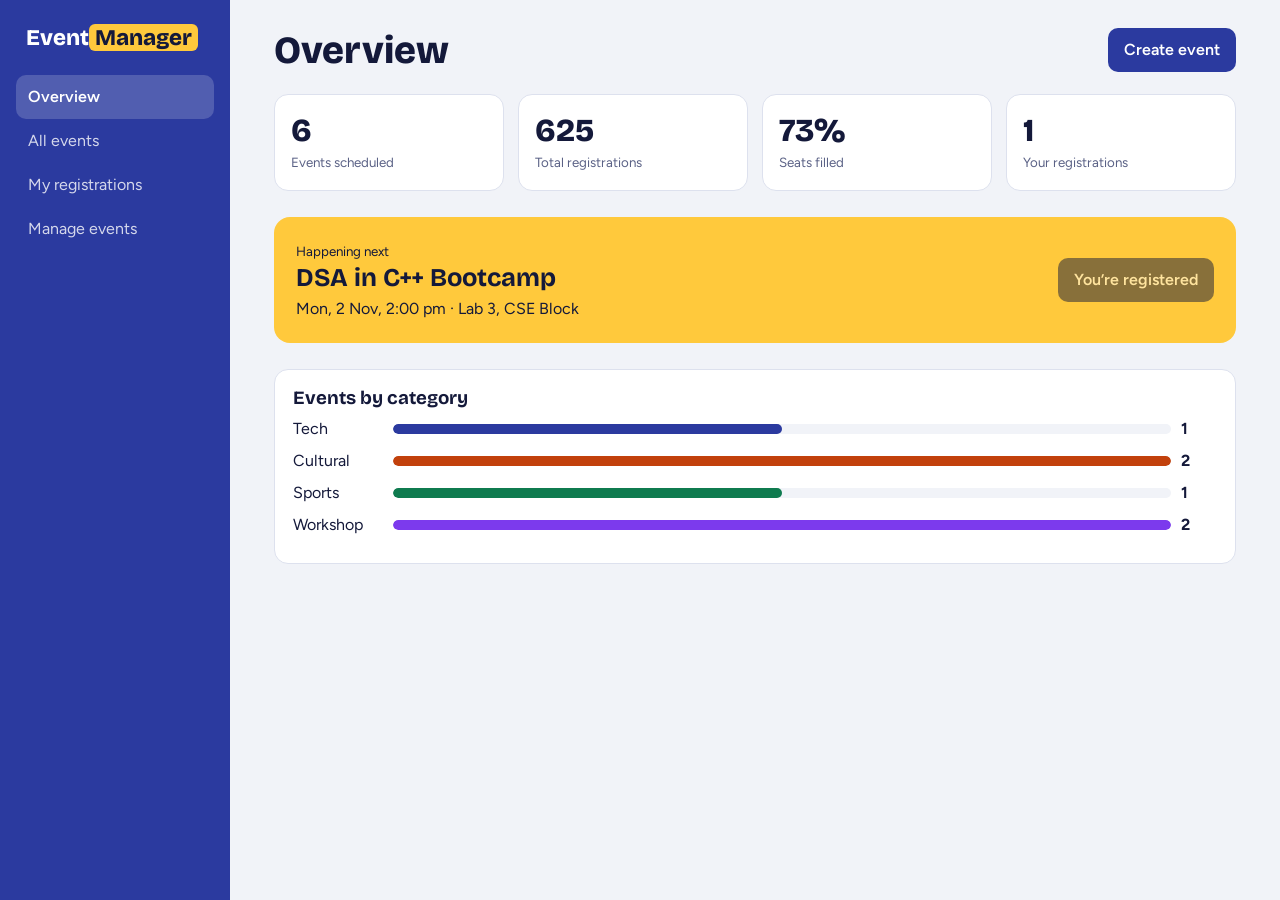
==== index.html @ 14bf07fe "1st commit" ====
<!DOCTYPE html>
<html lang="en">
<head>
<meta charset="utf-8">
<meta name="viewport" content="width=device-width, initial-scale=1, viewport-fit=cover">
<title>Campus Events Manager</title>
<link href="https://fonts.googleapis.com/css2?family=Bricolage+Grotesque:wght@500;700;800&family=Figtree:wght@400;500;600&display=swap" rel="stylesheet">
<link rel="stylesheet" href="/style.css">
</head>
<body>
<div class="app">
  <aside>
    <div class="logo">Event<span>Manager</span></div>
    <nav id="nav" aria-label="Main">
      <button data-v="dash">Overview</button>
      <button data-v="events">All events</button>
      <button data-v="mine">My registrations</button>
      <button data-v="manage">Manage events</button>
    </nav>
    <div class="spacer"></div>
  </aside>
  <main id="view"></main>
</div>

<dialog id="dlg">
  <h2 id="dlgTitle">Create event</h2>
  <form id="form">
    <label>Event name<input name="title" required maxlength="70"></label>
    <div class="two">
      <label>Category<select name="cat"><option value="tech">Tech</option><option value="cult">Cultural</option><option value="sport">Sports</option><option value="work">Workshop</option></select></label>
      <label>Seats<input name="cap" type="number" min="1" max="2000" value="100" required></label>
    </div>
    <div class="two">
      <label>Date<input name="date" type="date" required></label>
      <label>Start time<input name="time" type="time" value="10:00" required></label>
    </div>
    <label>Venue<input name="venue" required maxlength="60"></label>
    <label>Description<textarea name="desc" rows="3" maxlength="240"></textarea></label>
    <div class="actions">
      <button type="button" class="btn alt" id="cancel">Cancel</button>
      <button class="btn" type="submit">Save event</button>
    </div>
  </form>
</dialog>
<div id="toast" role="status" aria-live="polite"></div>

<script src="/script.js"></script>
</body>
</html>
---- style.css ----
:root{--bg:#f1f3f8;--surface:#fff;--ink:#14193a;--muted:#5b6286;--line:#dde1ee;--brand:#2b3a9f;--brand-ink:#fff;--accent:#ffc93c;--ok:#0f7b4f;--bad:#b3261e;
--c-tech:#2b3a9f;--c-cult:#c2410c;--c-sport:#0f7b4f;--c-work:#7c3aed;
box-sizing:border-box;padding-top:env(safe-area-inset-top,0px);padding-bottom:env(safe-area-inset-bottom,0px);color-scheme:light}
@media(prefers-color-scheme:dark){:root:not([data-theme="light"]){--bg:#0e1124;--surface:#171b36;--ink:#eef0fb;--muted:#9ba2c8;--line:#2a2f55;--brand:#8fa0ff;--brand-ink:#0e1124;--ok:#4ade9c;--bad:#ff8a80;--c-tech:#8fa0ff;--c-cult:#fb923c;--c-sport:#4ade9c;--c-work:#c4a1ff;color-scheme:dark}}
:root[data-theme="dark"]{--bg:#0e1124;--surface:#171b36;--ink:#eef0fb;--muted:#9ba2c8;--line:#2a2f55;--brand:#8fa0ff;--brand-ink:#0e1124;--ok:#4ade9c;--bad:#ff8a80;--c-tech:#8fa0ff;--c-cult:#fb923c;--c-sport:#4ade9c;--c-work:#c4a1ff;color-scheme:dark}
*,*::before,*::after{box-sizing:border-box}
html{scroll-padding-top:env(safe-area-inset-top,0px)}
body{margin:0;background:var(--bg);color:var(--ink);font:16px/1.5 Figtree,system-ui,sans-serif}
h1,h2,h3{font-family:'Bricolage Grotesque',Figtree,sans-serif;margin:0;line-height:1.15}
button,input,select,textarea{font:inherit;color:inherit}
:focus-visible{outline:3px solid var(--accent);outline-offset:2px}
.app{display:grid;grid-template-columns:230px 1fr;min-height:100vh}
aside{background:var(--brand);color:var(--brand-ink);padding:24px 16px;position:sticky;top:0;height:100vh;display:flex;flex-direction:column;gap:6px}
.logo{font:800 1.4rem 'Bricolage Grotesque',sans-serif;margin-bottom:18px;padding:0 10px}
.logo span{background:var(--accent);color:#14193a;padding:0 6px;border-radius:6px}
nav button{display:block;width:100%;text-align:left;background:none;border:0;color:inherit;padding:10px 12px;border-radius:10px;cursor:pointer;opacity:.8}
nav button[aria-current="true"]{background:rgba(255,255,255,.18);opacity:1;font-weight:600}
nav button:hover{opacity:1}
.spacer{flex:1}
main{padding:28px clamp(16px,4vw,44px) 60px;max-width:1100px;width:100%}
.top{display:flex;justify-content:space-between;align-items:center;gap:12px;flex-wrap:wrap;margin-bottom:22px}
h1{font-size:clamp(1.7rem,4vw,2.4rem);font-weight:800}
.btn{background:var(--brand);color:var(--brand-ink);border:0;border-radius:10px;padding:10px 16px;font-weight:600;cursor:pointer}
.btn.alt{background:transparent;color:var(--ink);border:1px solid var(--line)}
.btn.warn{background:transparent;color:var(--bad);border:1px solid var(--line)}
.btn.small{padding:6px 12px;font-size:.9rem}
.btn[disabled]{opacity:.5;cursor:not-allowed}
.stats{display:grid;grid-template-columns:repeat(auto-fit,minmax(170px,1fr));gap:14px;margin-bottom:26px}
.stat{background:var(--surface);border:1px solid var(--line);border-radius:14px;padding:16px}
.stat b{display:block;font:800 2rem 'Bricolage Grotesque',sans-serif}
.stat small{color:var(--muted)}
.next{background:var(--accent);color:#14193a;border-radius:16px;padding:22px;margin-bottom:26px;display:flex;justify-content:space-between;gap:16px;flex-wrap:wrap;align-items:center}
.next h2{font-size:1.6rem}
.next p{margin:4px 0 0}
.bars{background:var(--surface);border:1px solid var(--line);border-radius:14px;padding:18px}
.bar{display:grid;grid-template-columns:90px 1fr 36px;gap:10px;align-items:center;margin:8px 0}
.track{height:10px;background:var(--bg);border-radius:6px;overflow:hidden}
.fill{height:100%;border-radius:6px}
.filters{display:flex;gap:10px;flex-wrap:wrap;margin-bottom:18px}
.filters input,.filters select,form input,form select,form textarea{background:var(--surface);border:1px solid var(--line);border-radius:10px;padding:9px 12px;width:100%}
.filters input{flex:1;min-width:180px;width:auto}.filters select{width:auto}
.grid{display:grid;grid-template-columns:repeat(auto-fill,minmax(290px,1fr));gap:16px}
.card{background:var(--surface);border:1px solid var(--line);border-radius:14px;padding:16px;display:flex;flex-direction:column;gap:8px}
.card h3{font-size:1.2rem}
.tag{font-size:.8rem;font-weight:600;color:var(--cat)}
.meta{color:var(--muted);font-size:.92rem}
.card p{margin:0;font-size:.95rem}
.seats{height:6px;background:var(--bg);border-radius:4px;overflow:hidden}
.seats i{display:block;height:100%;background:var(--cat)}
.row{display:flex;gap:8px;margin-top:auto;padding-top:6px;flex-wrap:wrap;align-items:center}
.row .meta{margin-right:auto}
.table{background:var(--surface);border:1px solid var(--line);border-radius:14px;overflow-x:auto}
table{border-collapse:collapse;width:100%;min-width:520px}
th,td{text-align:left;padding:12px 14px;border-bottom:1px solid var(--line)}
th{color:var(--muted);font-weight:500;font-size:.9rem}
tr:last-child td{border-bottom:0}
.empty{background:var(--surface);border:1px dashed var(--line);border-radius:14px;padding:34px;text-align:center;color:var(--muted)}
dialog{border:1px solid var(--line);border-radius:16px;background:var(--surface);color:var(--ink);padding:24px;width:min(520px,92vw)}
dialog::backdrop{background:rgba(10,12,30,.55)}
form{display:grid;gap:12px;margin-top:14px}
label{display:grid;gap:4px;font-size:.9rem;font-weight:600}
.two{display:grid;grid-template-columns:1fr 1fr;gap:12px}
.actions{display:flex;justify-content:flex-end;gap:8px;margin-top:6px}
#toast{position:fixed;left:50%;bottom:calc(24px + env(safe-area-inset-bottom,0px));transform:translateX(-50%);background:var(--ink);color:var(--bg);padding:10px 18px;border-radius:10px;opacity:0;pointer-events:none;transition:opacity .2s;z-index:50}
#toast.show{opacity:1}
@media(max-width:760px){
.app{grid-template-columns:1fr}
aside{position:sticky;top:0;height:auto;flex-direction:row;align-items:center;padding:10px 12px;overflow-x:auto;z-index:10;padding-top:calc(10px + env(safe-area-inset-top,0px))}
.logo{margin:0 8px 0 0;white-space:nowrap;font-size:1.1rem}
nav{display:flex;gap:4px}nav button{white-space:nowrap;padding:8px 10px}
.spacer{display:none}
.two{grid-template-columns:1fr}
}
@media(prefers-reduced-motion:reduce){*{transition:none!important}}
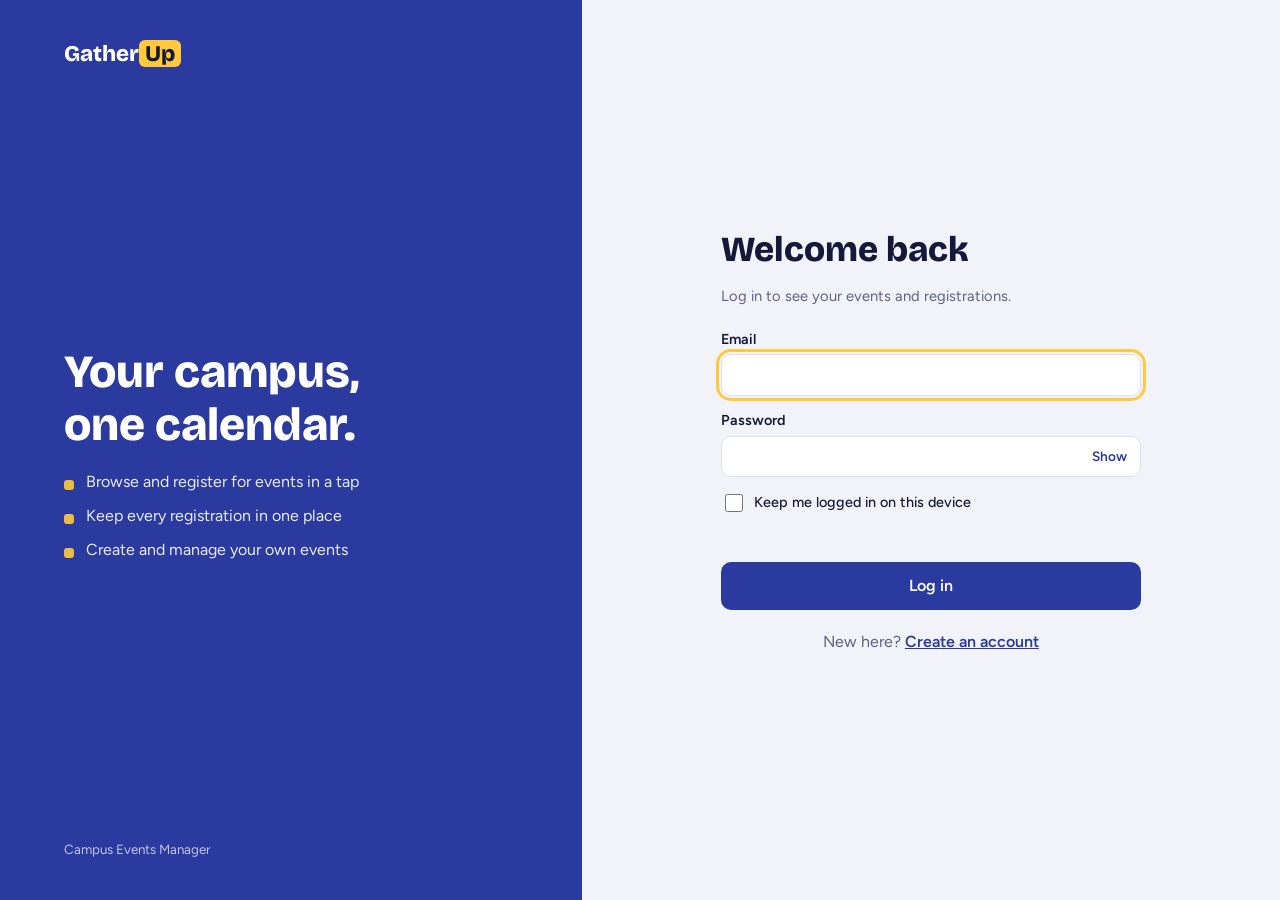
==== commit 34a9067b: "registration page" ====
--- a/index.html
+++ b/index.html
@@ -5,12 +5,12 @@
 <meta name="viewport" content="width=device-width, initial-scale=1, viewport-fit=cover">
 <title>Campus Events Manager</title>
 <link href="https://fonts.googleapis.com/css2?family=Bricolage+Grotesque:wght@500;700;800&family=Figtree:wght@400;500;600&display=swap" rel="stylesheet">
-<link rel="stylesheet" href="/style.css">
+<link rel="stylesheet" href="style.css">
 </head>
 <body>
 <div class="app">
   <aside>
-    <div class="logo">Event<span>Manager</span></div>
+    <div class="logo">Gather<span>Up</span></div>
     <nav id="nav" aria-label="Main">
       <button data-v="dash">Overview</button>
       <button data-v="events">All events</button>
@@ -18,6 +18,7 @@
       <button data-v="manage">Manage events</button>
     </nav>
     <div class="spacer"></div>
+    <div class="userbox"><div><b id="uname"></b><small id="uemail"></small></div><button type="button" id="logout">Log out</button></div>
   </aside>
   <main id="view"></main>
 </div>
@@ -44,6 +45,7 @@
 </dialog>
 <div id="toast" role="status" aria-live="polite"></div>
 
-<script src="/script.js"></script>
+<script src="auth.js"></script>
+<script src="script.js"></script>
 </body>
 </html>
--- a/style.css
+++ b/style.css
@@ -72,3 +72,44 @@
 .two{grid-template-columns:1fr}
 }
 @media(prefers-reduced-motion:reduce){*{transition:none!important}}
+
+/* ---------- auth pages ---------- */
+.auth{display:grid;grid-template-columns:minmax(0,5fr) minmax(0,6fr);min-height:100vh}
+.auth-side{background:var(--brand);color:var(--brand-ink);padding:40px clamp(24px,5vw,64px);display:flex;flex-direction:column;justify-content:space-between;gap:32px}
+.auth-side .logo{padding:0;margin:0}
+.pitch h2{font-size:clamp(1.9rem,3.6vw,3rem);font-weight:800;max-width:13ch;margin-bottom:20px}
+.pitch ul{list-style:none;margin:0;padding:0;display:grid;gap:10px;opacity:.9}
+.pitch li{padding-left:22px;position:relative}
+.pitch li::before{content:"";position:absolute;left:0;top:.6em;width:10px;height:10px;border-radius:3px;background:var(--accent)}
+.auth-side small{opacity:.7}
+.auth-main{display:grid;place-items:center;padding:32px 20px}
+.auth-card{width:min(420px,100%)}
+.auth-card h1{font-size:clamp(1.8rem,4vw,2.2rem);margin-bottom:6px}
+.auth-card form{margin-top:22px;gap:14px}
+.auth-card .btn{padding:12px 16px;width:100%}
+.auth-card .btn[disabled]{cursor:wait}
+.pw{position:relative;display:block}
+.pw input{padding-right:64px}
+.pw button{position:absolute;right:6px;top:50%;transform:translateY(-50%);background:none;border:0;color:var(--brand);font-weight:600;font-size:.85rem;padding:6px 8px;border-radius:8px;cursor:pointer}
+.hint{font-weight:400;color:var(--muted);font-size:.85rem}
+label.check{display:flex;align-items:center;gap:8px;font-weight:500}
+form input[type=checkbox]{width:18px;height:18px;padding:0;accent-color:var(--brand)}
+.err{margin:0;min-height:1.3em;color:var(--bad);font-size:.92rem;font-weight:500}
+.switch{margin-top:20px;color:var(--muted);text-align:center}
+.auth-card a,.switch a{color:var(--brand);font-weight:600}
+
+/* signed-in user in the sidebar */
+.userbox{display:grid;gap:8px;padding:12px 10px 0;border-top:1px solid rgba(255,255,255,.2)}
+.userbox b{display:block;font-weight:600;overflow:hidden;text-overflow:ellipsis;white-space:nowrap}
+.userbox small{opacity:.75;display:block;overflow:hidden;text-overflow:ellipsis;white-space:nowrap}
+.userbox button{background:rgba(255,255,255,.14);border:0;color:inherit;border-radius:10px;padding:8px 12px;cursor:pointer;font-weight:600}
+.userbox button:hover{background:rgba(255,255,255,.24)}
+
+@media(max-width:760px){
+.auth{grid-template-columns:1fr;grid-template-rows:auto 1fr}
+.auth-side{padding:16px 20px;padding-top:calc(16px + env(safe-area-inset-top,0px))}
+.auth-side .pitch,.auth-side small{display:none}
+.userbox{border:0;padding:0;margin-left:auto;display:flex;align-items:center}
+.userbox div{display:none}
+.userbox button{white-space:nowrap;padding:8px 10px}
+}
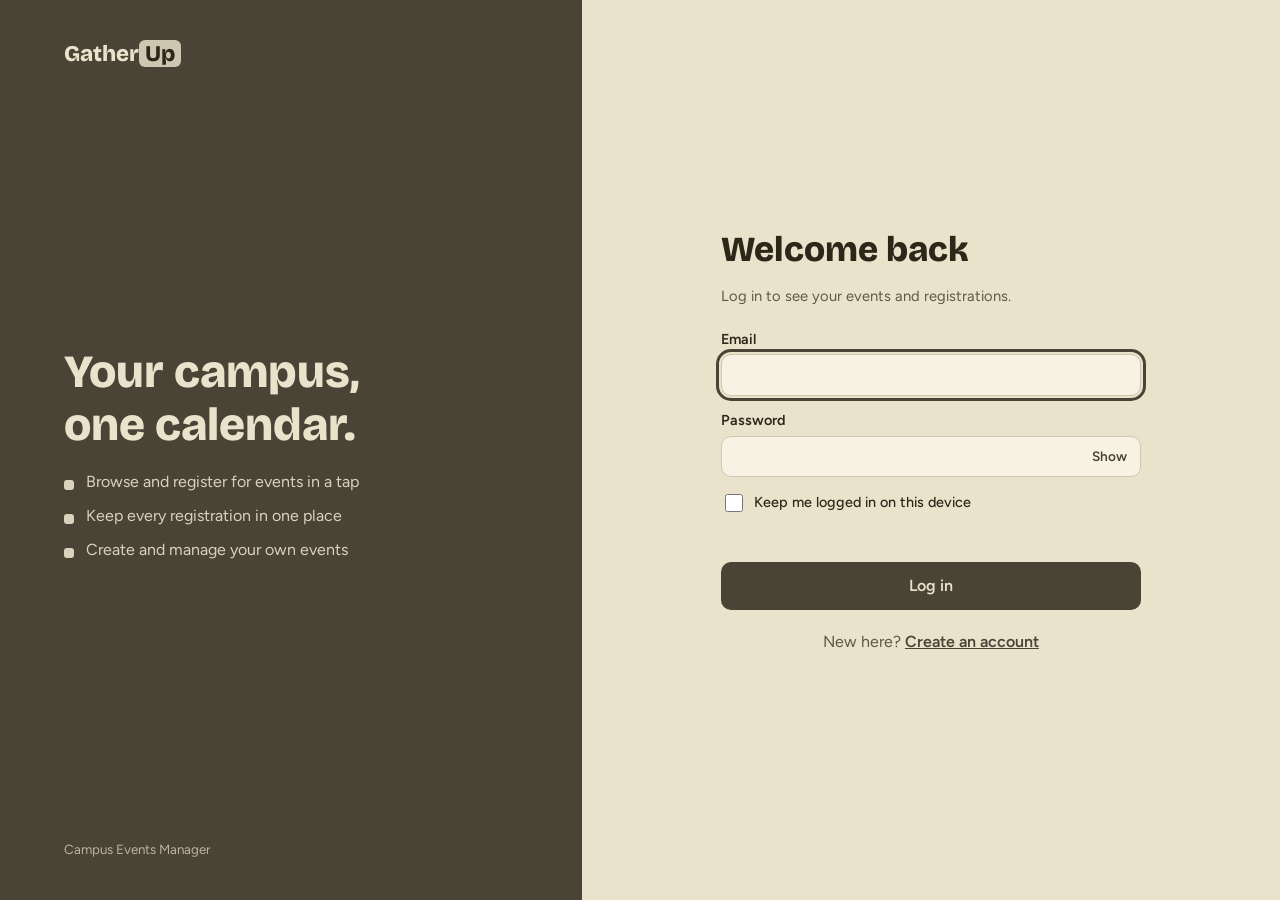
==== commit b5651320: "Change logo text from 'GatherUp' to 'EventX'" ====
--- a/index.html
+++ b/index.html
@@ -10,7 +10,7 @@
 <body>
 <div class="app">
   <aside>
-    <div class="logo">Gather<span>Up</span></div>
+    <div class="logo">Event<span>X</span></div>
     <nav id="nav" aria-label="Main">
       <button data-v="dash">Overview</button>
       <button data-v="events">All events</button>
--- a/style.css
+++ b/style.css
@@ -1,20 +1,21 @@
-:root{--bg:#f1f3f8;--surface:#fff;--ink:#14193a;--muted:#5b6286;--line:#dde1ee;--brand:#2b3a9f;--brand-ink:#fff;--accent:#ffc93c;--ok:#0f7b4f;--bad:#b3261e;
---c-tech:#2b3a9f;--c-cult:#c2410c;--c-sport:#0f7b4f;--c-work:#7c3aed;
+:root{--bg:#ebe2cc;--surface:#f7f2e4;--ink:#2b2719;--muted:#5e5846;--line:#cfc6b1;--brand:#4a4436;--brand-ink:#ebe2cc;--accent:#cfc6b1;--ok:#3f6b2a;--bad:#9c2b1f;
+--c-tech:#3d6b4f;--c-cult:#a4521f;--c-sport:#2f6a80;--c-work:#7a4f78;
 box-sizing:border-box;padding-top:env(safe-area-inset-top,0px);padding-bottom:env(safe-area-inset-bottom,0px);color-scheme:light}
-@media(prefers-color-scheme:dark){:root:not([data-theme="light"]){--bg:#0e1124;--surface:#171b36;--ink:#eef0fb;--muted:#9ba2c8;--line:#2a2f55;--brand:#8fa0ff;--brand-ink:#0e1124;--ok:#4ade9c;--bad:#ff8a80;--c-tech:#8fa0ff;--c-cult:#fb923c;--c-sport:#4ade9c;--c-work:#c4a1ff;color-scheme:dark}}
-:root[data-theme="dark"]{--bg:#0e1124;--surface:#171b36;--ink:#eef0fb;--muted:#9ba2c8;--line:#2a2f55;--brand:#8fa0ff;--brand-ink:#0e1124;--ok:#4ade9c;--bad:#ff8a80;--c-tech:#8fa0ff;--c-cult:#fb923c;--c-sport:#4ade9c;--c-work:#c4a1ff;color-scheme:dark}
+@media(prefers-color-scheme:dark){:root:not([data-theme="light"]){--bg:#1f1c14;--surface:#2b271c;--ink:#ebe2cc;--muted:#b7b09e;--line:#4a4436;--brand:#b7b09e;--brand-ink:#1f1c14;--accent:#ebe2cc;--ok:#8fd47a;--bad:#ff9b8a;--c-tech:#7fc79a;--c-cult:#f0a35a;--c-sport:#6fc0dc;--c-work:#d1a6e6;color-scheme:dark}}
+:root[data-theme="dark"]{--bg:#1f1c14;--surface:#2b271c;--ink:#ebe2cc;--muted:#b7b09e;--line:#4a4436;--brand:#b7b09e;--brand-ink:#1f1c14;--accent:#ebe2cc;--ok:#8fd47a;--bad:#ff9b8a;--c-tech:#7fc79a;--c-cult:#f0a35a;--c-sport:#6fc0dc;--c-work:#d1a6e6;color-scheme:dark}
 *,*::before,*::after{box-sizing:border-box}
 html{scroll-padding-top:env(safe-area-inset-top,0px)}
 body{margin:0;background:var(--bg);color:var(--ink);font:16px/1.5 Figtree,system-ui,sans-serif}
 h1,h2,h3{font-family:'Bricolage Grotesque',Figtree,sans-serif;margin:0;line-height:1.15}
 button,input,select,textarea{font:inherit;color:inherit}
-:focus-visible{outline:3px solid var(--accent);outline-offset:2px}
+:focus-visible{outline:3px solid var(--brand);outline-offset:2px}
+aside :focus-visible,.auth-side :focus-visible{outline-color:var(--brand-ink)}
 .app{display:grid;grid-template-columns:230px 1fr;min-height:100vh}
 aside{background:var(--brand);color:var(--brand-ink);padding:24px 16px;position:sticky;top:0;height:100vh;display:flex;flex-direction:column;gap:6px}
 .logo{font:800 1.4rem 'Bricolage Grotesque',sans-serif;margin-bottom:18px;padding:0 10px}
-.logo span{background:var(--accent);color:#14193a;padding:0 6px;border-radius:6px}
+.logo span{background:var(--accent);color:#2b2719;padding:0 6px;border-radius:6px}
 nav button{display:block;width:100%;text-align:left;background:none;border:0;color:inherit;padding:10px 12px;border-radius:10px;cursor:pointer;opacity:.8}
-nav button[aria-current="true"]{background:rgba(255,255,255,.18);opacity:1;font-weight:600}
+nav button[aria-current="true"]{background:color-mix(in srgb,currentColor 18%,transparent);opacity:1;font-weight:600}
 nav button:hover{opacity:1}
 .spacer{flex:1}
 main{padding:28px clamp(16px,4vw,44px) 60px;max-width:1100px;width:100%}
@@ -29,7 +30,7 @@
 .stat{background:var(--surface);border:1px solid var(--line);border-radius:14px;padding:16px}
 .stat b{display:block;font:800 2rem 'Bricolage Grotesque',sans-serif}
 .stat small{color:var(--muted)}
-.next{background:var(--accent);color:#14193a;border-radius:16px;padding:22px;margin-bottom:26px;display:flex;justify-content:space-between;gap:16px;flex-wrap:wrap;align-items:center}
+.next{background:var(--accent);color:#2b2719;border-radius:16px;padding:22px;margin-bottom:26px;display:flex;justify-content:space-between;gap:16px;flex-wrap:wrap;align-items:center}
 .next h2{font-size:1.6rem}
 .next p{margin:4px 0 0}
 .bars{background:var(--surface);border:1px solid var(--line);border-radius:14px;padding:18px}
@@ -56,7 +57,7 @@
 tr:last-child td{border-bottom:0}
 .empty{background:var(--surface);border:1px dashed var(--line);border-radius:14px;padding:34px;text-align:center;color:var(--muted)}
 dialog{border:1px solid var(--line);border-radius:16px;background:var(--surface);color:var(--ink);padding:24px;width:min(520px,92vw)}
-dialog::backdrop{background:rgba(10,12,30,.55)}
+dialog::backdrop{background:rgba(20,16,8,.6)}
 form{display:grid;gap:12px;margin-top:14px}
 label{display:grid;gap:4px;font-size:.9rem;font-weight:600}
 .two{display:grid;grid-template-columns:1fr 1fr;gap:12px}
@@ -80,7 +81,7 @@
 .pitch h2{font-size:clamp(1.9rem,3.6vw,3rem);font-weight:800;max-width:13ch;margin-bottom:20px}
 .pitch ul{list-style:none;margin:0;padding:0;display:grid;gap:10px;opacity:.9}
 .pitch li{padding-left:22px;position:relative}
-.pitch li::before{content:"";position:absolute;left:0;top:.6em;width:10px;height:10px;border-radius:3px;background:var(--accent)}
+.pitch li::before{content:"";position:absolute;left:0;top:.6em;width:10px;height:10px;border-radius:3px;background:var(--brand-ink)}
 .auth-side small{opacity:.7}
 .auth-main{display:grid;place-items:center;padding:32px 20px}
 .auth-card{width:min(420px,100%)}
@@ -99,11 +100,11 @@
 .auth-card a,.switch a{color:var(--brand);font-weight:600}
 
 /* signed-in user in the sidebar */
-.userbox{display:grid;gap:8px;padding:12px 10px 0;border-top:1px solid rgba(255,255,255,.2)}
+.userbox{display:grid;gap:8px;padding:12px 10px 0;border-top:1px solid color-mix(in srgb,currentColor 25%,transparent)}
 .userbox b{display:block;font-weight:600;overflow:hidden;text-overflow:ellipsis;white-space:nowrap}
 .userbox small{opacity:.75;display:block;overflow:hidden;text-overflow:ellipsis;white-space:nowrap}
-.userbox button{background:rgba(255,255,255,.14);border:0;color:inherit;border-radius:10px;padding:8px 12px;cursor:pointer;font-weight:600}
-.userbox button:hover{background:rgba(255,255,255,.24)}
+.userbox button{background:color-mix(in srgb,currentColor 14%,transparent);border:0;color:inherit;border-radius:10px;padding:8px 12px;cursor:pointer;font-weight:600}
+.userbox button:hover{background:color-mix(in srgb,currentColor 24%,transparent)}
 
 @media(max-width:760px){
 .auth{grid-template-columns:1fr;grid-template-rows:auto 1fr}
